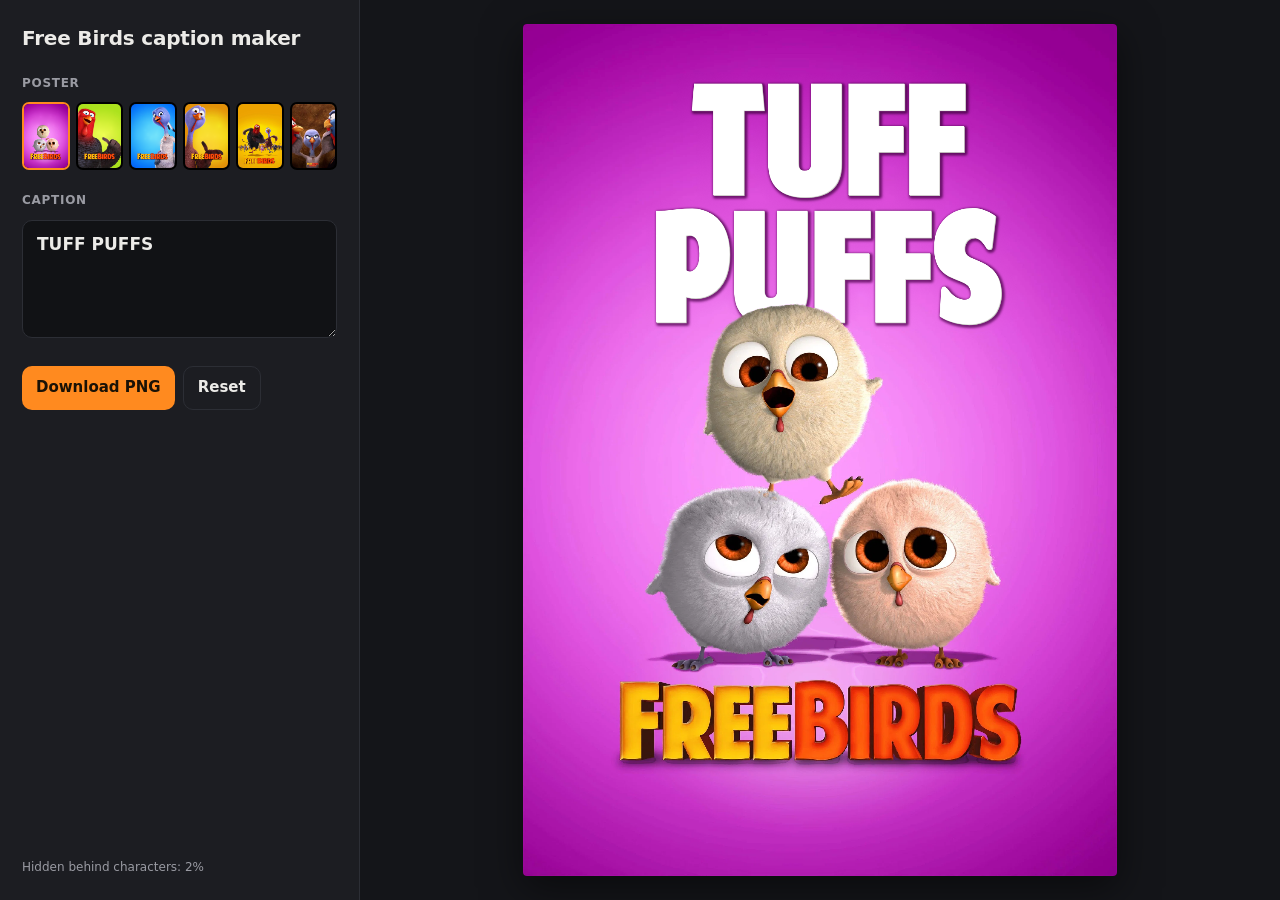
==== index.html @ 2f732fb0 "Add Free Birds caption maker" ====
<!doctype html>
<html lang="en">
<head>
  <meta charset="utf-8">
  <meta name="viewport" content="width=device-width, initial-scale=1">
  <title>Free Birds caption maker</title>
  <link rel="preload" href="Fonts/American Purpose STRIPE 1 Normal.ttf" as="font" type="font/ttf" crossorigin>
  <link rel="stylesheet" href="styles.css">
</head>
<body>
  <main class="app">
    <aside class="panel">
      <h1>Free Birds caption maker</h1>

      <section>
        <h2 id="poster-label">Poster</h2>
        <div class="thumbs" id="thumbs" role="radiogroup" aria-labelledby="poster-label"></div>
      </section>

      <section>
        <label for="caption" class="h2">Caption</label>
        <textarea id="caption" rows="4" spellcheck="false" autocomplete="off"
          placeholder="Type a caption…"></textarea>
        <p class="hint" id="hint" role="status" aria-live="polite"></p>
      </section>

      <div class="actions">
        <button type="button" id="download" class="primary">Download PNG</button>
        <button type="button" id="restore" class="secondary">Reset</button>
      </div>
      <p class="meta" id="meta"></p>
    </aside>

    <section class="stage" aria-label="Poster preview">
      <canvas id="poster" width="1395" height="2000" aria-label="Captioned poster"></canvas>
    </section>
  </main>

  <script src="app/posters.js"></script>
  <script src="Captionless Posters/masks/mask-data.js"></script>
  <script src="app/caption-engine.js"></script>
  <script src="app/assets.js"></script>
  <script src="app/main.js"></script>
</body>
</html>
---- styles.css ----
@font-face {
  font-family: "FBCaption";
  src: url("Fonts/American Purpose STRIPE 1 Normal.ttf") format("truetype");
  font-display: block;
}

:root {
  --bg: #141519;
  --panel: #1c1d22;
  --line: #2c2e35;
  --text: #ecebe8;
  --muted: #9a9ba3;
  --accent: #ff8a1f;
  --accent-ink: #1a1206;
  --warn: #ffcf5a;
  --radius: 10px;
  color-scheme: dark;
}

* { box-sizing: border-box; }

html, body { height: 100%; margin: 0; }

body {
  background: var(--bg);
  color: var(--text);
  font: 15px/1.45 system-ui, -apple-system, "Segoe UI", Roboto, sans-serif;
}

.app {
  display: grid;
  grid-template-columns: minmax(300px, 360px) 1fr;
  min-height: 100vh;
}

.panel {
  background: var(--panel);
  border-right: 1px solid var(--line);
  padding: 24px 22px;
  display: flex;
  flex-direction: column;
  gap: 22px;
}

h1 {
  margin: 0;
  font-size: 20px;
  font-weight: 700;
  letter-spacing: -0.01em;
}

h2, .h2 {
  display: block;
  margin: 0 0 10px;
  font-size: 12px;
  font-weight: 600;
  letter-spacing: 0.06em;
  text-transform: uppercase;
  color: var(--muted);
}

.thumbs {
  display: grid;
  grid-template-columns: repeat(6, 1fr);
  gap: 6px;
}

.thumb {
  padding: 0;
  border: 2px solid transparent;
  border-radius: 7px;
  background: #000;
  cursor: pointer;
  aspect-ratio: 1395 / 2000;
  overflow: hidden;
  transition: border-color 0.15s, transform 0.15s;
}
.thumb img { width: 100%; height: 100%; object-fit: cover; display: block; }
.thumb:hover { transform: translateY(-2px); }
.thumb[aria-checked="true"] { border-color: var(--accent); }
.thumb:focus-visible { outline: 2px solid var(--text); outline-offset: 2px; }

textarea {
  width: 100%;
  resize: vertical;
  min-height: 96px;
  padding: 12px 14px;
  border: 1px solid var(--line);
  border-radius: var(--radius);
  background: #111215;
  color: var(--text);
  font: 600 17px/1.35 system-ui, -apple-system, "Segoe UI", Roboto, sans-serif;
  text-transform: uppercase;
}
textarea:focus { outline: none; border-color: var(--accent); }

.help { margin: 8px 0 0; font-size: 13px; color: var(--muted); }

.hint {
  margin: 10px 0 0;
  font-size: 13px;
  color: var(--warn);
  min-height: 1.45em;
}
.hint:empty { display: none; }

.actions { display: flex; flex-wrap: wrap; gap: 8px; }

button.primary, button.secondary {
  font: inherit;
  font-weight: 600;
  border-radius: var(--radius);
  padding: 10px 14px;
  cursor: pointer;
}
button.primary { background: var(--accent); color: var(--accent-ink); border: 0; }
button.primary:hover { filter: brightness(1.08); }
button.secondary { background: transparent; color: var(--text); border: 1px solid var(--line); }
button.secondary:hover { border-color: var(--muted); }
button:disabled { opacity: 0.5; cursor: default; }

.meta { margin: auto 0 0; font-size: 12px; color: var(--muted); }

.stage {
  display: flex;
  align-items: center;
  justify-content: center;
  padding: 24px;
  min-width: 0;
}

#poster {
  display: block;
  height: auto;
  width: auto;
  max-width: 100%;
  max-height: calc(100vh - 48px);
  aspect-ratio: 1395 / 2000;
  border-radius: 4px;
  box-shadow: 0 12px 40px rgba(0, 0, 0, 0.5);
  background: #000;
}

@media (max-width: 820px) {
  .app { grid-template-columns: 1fr; }
  .panel { border-right: 0; border-bottom: 1px solid var(--line); }
  .stage { padding: 16px; }
  #poster { max-height: none; width: 100%; }
}
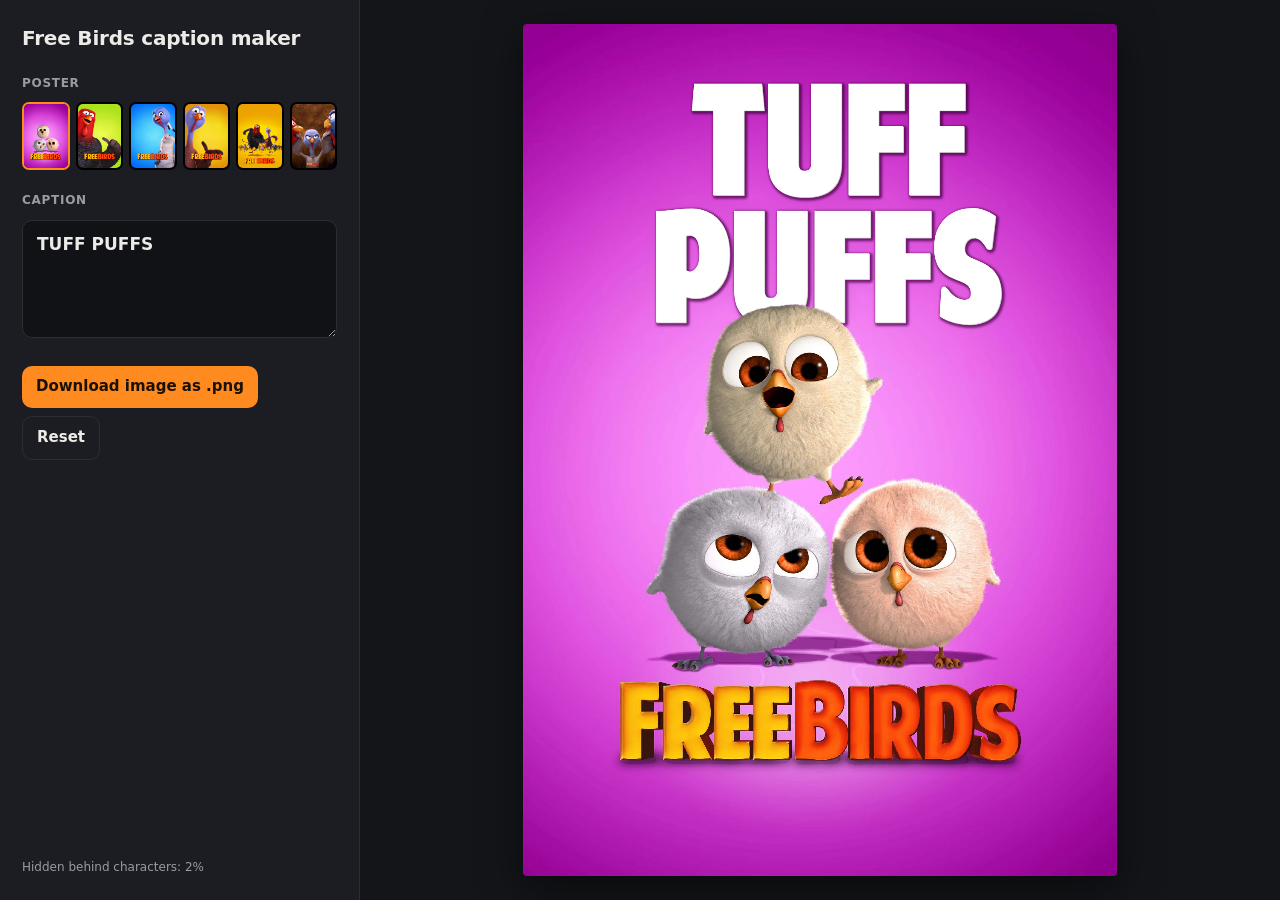
==== commit 885bbed0: "button changes" ====
--- a/index.html
+++ b/index.html
@@ -25,7 +25,7 @@
       </section>
 
       <div class="actions">
-        <button type="button" id="download" class="primary">Download PNG</button>
+        <button type="button" id="download" class="primary">Download image as .png</button>
         <button type="button" id="restore" class="secondary">Reset</button>
       </div>
       <p class="meta" id="meta"></p>
